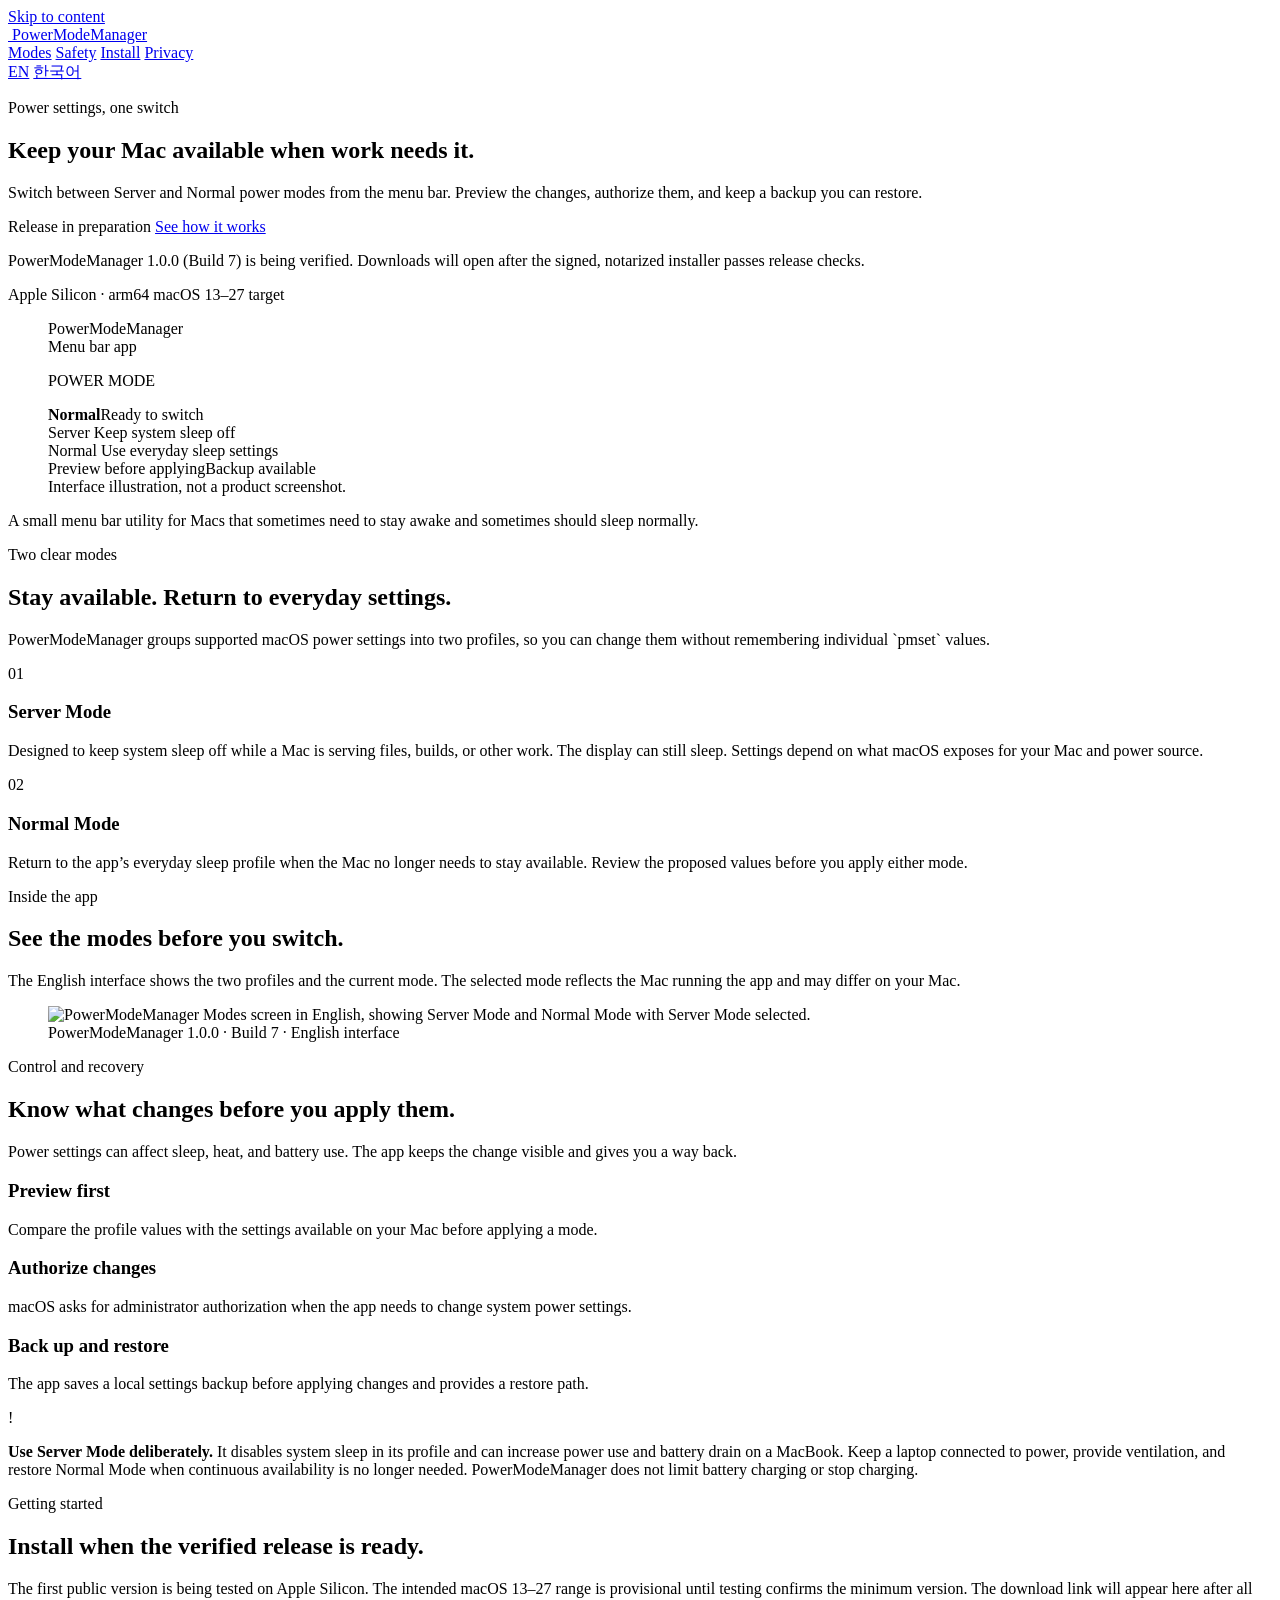
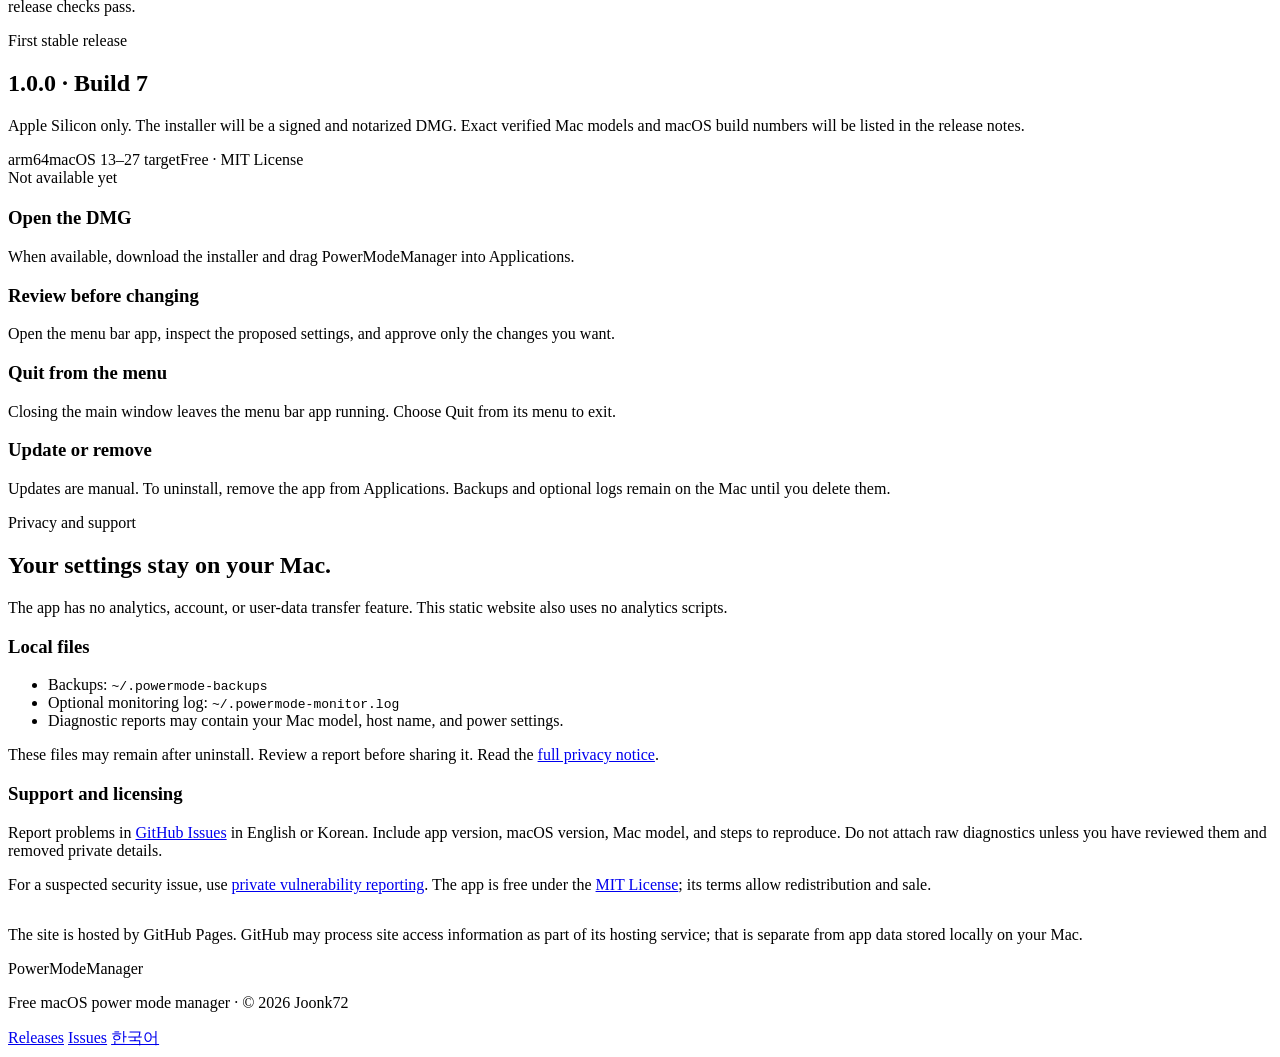
==== site/en/index.html @ 8a118b2b "docs(site): clarify provisional OS range" ====
<!doctype html>
<html lang="en">
  <head>
    <meta charset="utf-8">
    <meta name="viewport" content="width=device-width, initial-scale=1">
    <meta name="color-scheme" content="light">
    <meta name="theme-color" content="#111820">
    <title>PowerModeManager — Power settings, one switch</title>
    <meta name="description" content="Keep your Mac available when work needs it. Switch between Server and Normal power modes, preview changes, and restore from a backup.">
    <link rel="icon" href="/favicon.png" type="image/png">
    <link rel="stylesheet" href="/assets/site.css">
    <link rel="alternate" hreflang="en" href="https://powermodeapp.github.io/en/">
    <link rel="alternate" hreflang="ko" href="https://powermodeapp.github.io/ko/">
    <link rel="alternate" hreflang="x-default" href="https://powermodeapp.github.io/">
  </head>
  <body>
    <a class="skip-link" href="#main">Skip to content</a>
    <header class="site-header">
      <div class="wrap header-inner">
        <a class="brand" href="/en/" aria-label="PowerModeManager home">
          <img src="/assets/app-icon.png" alt="">
          <span>PowerModeManager</span>
        </a>
        <div class="header-right">
          <nav class="nav" aria-label="Main navigation">
            <a href="#modes">Modes</a>
            <a href="#safety">Safety</a>
            <a href="#install">Install</a>
            <a href="#privacy">Privacy</a>
          </nav>
          <nav class="language" aria-label="Language">
            <a href="/en/" aria-current="page" lang="en">EN</a>
            <a href="/ko/" lang="ko">한국어</a>
          </nav>
        </div>
      </div>
    </header>

    <main id="main">
      <section class="hero">
        <div class="wrap hero-inner">
          <div>
            <p class="eyebrow">Power settings, one switch</p>
            <h1>Keep your Mac available when work needs it.</h1>
            <p class="hero-copy">Switch between Server and Normal power modes from the menu bar. Preview the changes, authorize them, and keep a backup you can restore.</p>
            <div class="hero-actions">
              <span class="button button-disabled" aria-disabled="true">Release in preparation</span>
              <a class="button button-secondary" href="#modes">See how it works</a>
            </div>
            <p class="status-note">PowerModeManager 1.0.0 (Build 7) is being verified. Downloads will open after the signed, notarized installer passes release checks.</p>
            <div class="status-line" aria-label="Planned release support">
              <span class="status-pill"><span class="status-dot" aria-hidden="true"></span>Apple Silicon · arm64</span>
              <span class="status-pill">macOS 13–27 target</span>
            </div>
          </div>
          <figure class="preview" aria-label="Illustration of the two PowerModeManager modes">
            <div class="preview-top">
              <div class="preview-brand"><img src="/assets/app-icon.png" alt=""><span>PowerModeManager</span></div>
              <span class="preview-state">Menu bar app</span>
            </div>
            <div class="preview-panel">
              <p class="preview-heading">POWER MODE</p>
              <div class="preview-current"><strong>Normal</strong><span class="preview-check">Ready to switch</span></div>
              <div class="mode-row">
                <div class="mode-card">
                  <span class="mode-name">Server</span>
                  <span class="mode-detail">Keep system sleep off</span>
                </div>
                <div class="mode-card selected">
                  <span class="mode-name">Normal</span>
                  <span class="mode-detail">Use everyday sleep settings</span>
                </div>
              </div>
              <div class="preview-foot"><span>Preview before applying</span><span>Backup available</span></div>
            </div>
            <figcaption class="preview-caption">Interface illustration, not a product screenshot.</figcaption>
          </figure>
        </div>
      </section>

      <div class="intro-strip">
        <div class="wrap"><p>A small menu bar utility for Macs that sometimes need to stay awake and sometimes should sleep normally.</p></div>
      </div>

      <section class="section" id="modes">
        <div class="wrap">
          <div class="section-heading">
            <p class="eyebrow">Two clear modes</p>
            <h2>Stay available. Return to everyday settings.</h2>
            <p class="section-lead">PowerModeManager groups supported macOS power settings into two profiles, so you can change them without remembering individual `pmset` values.</p>
          </div>
          <div class="mode-grid">
            <article class="mode-feature">
              <span class="number" aria-hidden="true">01</span>
              <h3>Server Mode</h3>
              <p>Designed to keep system sleep off while a Mac is serving files, builds, or other work. The display can still sleep. Settings depend on what macOS exposes for your Mac and power source.</p>
            </article>
            <article class="mode-feature">
              <span class="number" aria-hidden="true">02</span>
              <h3>Normal Mode</h3>
              <p>Return to the app’s everyday sleep profile when the Mac no longer needs to stay available. Review the proposed values before you apply either mode.</p>
            </article>
          </div>
        </div>
      </section>

      <section class="section" id="app-preview">
        <div class="wrap">
          <div class="section-heading">
            <p class="eyebrow">Inside the app</p>
            <h2>See the modes before you switch.</h2>
            <p class="section-lead">The English interface shows the two profiles and the current mode. The selected mode reflects the Mac running the app and may differ on your Mac.</p>
          </div>
          <figure class="app-screenshot">
            <img src="/assets/app-screen-en.png" alt="PowerModeManager Modes screen in English, showing Server Mode and Normal Mode with Server Mode selected.">
            <figcaption>PowerModeManager 1.0.0 · Build 7 · English interface</figcaption>
          </figure>
        </div>
      </section>

      <section class="section" id="safety">
        <div class="wrap">
          <div class="section-heading">
            <p class="eyebrow">Control and recovery</p>
            <h2>Know what changes before you apply them.</h2>
            <p class="section-lead">Power settings can affect sleep, heat, and battery use. The app keeps the change visible and gives you a way back.</p>
          </div>
          <div class="detail-grid">
            <article class="detail"><h3>Preview first</h3><p>Compare the profile values with the settings available on your Mac before applying a mode.</p></article>
            <article class="detail"><h3>Authorize changes</h3><p>macOS asks for administrator authorization when the app needs to change system power settings.</p></article>
            <article class="detail"><h3>Back up and restore</h3><p>The app saves a local settings backup before applying changes and provides a restore path.</p></article>
          </div>
          <aside class="warning" aria-label="Important battery and sleep information">
            <span class="warning-mark" aria-hidden="true">!</span>
            <p><strong>Use Server Mode deliberately.</strong> It disables system sleep in its profile and can increase power use and battery drain on a MacBook. Keep a laptop connected to power, provide ventilation, and restore Normal Mode when continuous availability is no longer needed. PowerModeManager does not limit battery charging or stop charging.</p>
          </aside>
        </div>
      </section>

      <section class="section" id="install">
        <div class="wrap">
          <div class="section-heading">
            <p class="eyebrow">Getting started</p>
            <h2>Install when the verified release is ready.</h2>
            <p class="section-lead">The first public version is being tested on Apple Silicon. The intended macOS 13–27 range is provisional until testing confirms the minimum version. The download link will appear here after all release checks pass.</p>
          </div>
          <div class="release-card">
            <div>
              <p class="eyebrow">First stable release</p>
              <h2>1.0.0 · Build 7</h2>
              <p>Apple Silicon only. The installer will be a signed and notarized DMG. Exact verified Mac models and macOS build numbers will be listed in the release notes.</p>
              <div class="release-meta"><span>arm64</span><span>macOS 13–27 target</span><span>Free · MIT License</span></div>
            </div>
            <span class="button button-disabled" aria-disabled="true">Not available yet</span>
          </div>
          <div class="steps" style="margin-top: 1.25rem">
            <article class="step"><h3>Open the DMG</h3><p>When available, download the installer and drag PowerModeManager into Applications.</p></article>
            <article class="step"><h3>Review before changing</h3><p>Open the menu bar app, inspect the proposed settings, and approve only the changes you want.</p></article>
            <article class="step"><h3>Quit from the menu</h3><p>Closing the main window leaves the menu bar app running. Choose Quit from its menu to exit.</p></article>
            <article class="step"><h3>Update or remove</h3><p>Updates are manual. To uninstall, remove the app from Applications. Backups and optional logs remain on the Mac until you delete them.</p></article>
          </div>
        </div>
      </section>

      <section class="section" id="privacy">
        <div class="wrap">
          <div class="section-heading">
            <p class="eyebrow">Privacy and support</p>
            <h2>Your settings stay on your Mac.</h2>
            <p class="section-lead">The app has no analytics, account, or user-data transfer feature. This static website also uses no analytics scripts.</p>
          </div>
          <div class="info-columns">
            <article class="info-block">
              <h3>Local files</h3>
              <ul>
                <li>Backups: <code>~/.powermode-backups</code></li>
                <li>Optional monitoring log: <code>~/.powermode-monitor.log</code></li>
                <li>Diagnostic reports may contain your Mac model, host name, and power settings.</li>
              </ul>
              <p style="margin-top: .7rem">These files may remain after uninstall. Review a report before sharing it. Read the <a href="https://github.com/powermodeapp/PowerModeManager-Releases/blob/main/PRIVACY.md">full privacy notice</a>.</p>
            </article>
            <article class="info-block">
              <h3>Support and licensing</h3>
              <p>Report problems in <a href="https://github.com/powermodeapp/PowerModeManager-Releases/issues">GitHub Issues</a> in English or Korean. Include app version, macOS version, Mac model, and steps to reproduce. Do not attach raw diagnostics unless you have reviewed them and removed private details.</p>
              <p style="margin-top: .7rem">For a suspected security issue, use <a href="https://github.com/powermodeapp/PowerModeManager-Releases/security/advisories/new">private vulnerability reporting</a>. The app is free under the <a href="https://github.com/powermodeapp/PowerModeManager-Releases/blob/main/LICENSE">MIT License</a>; its terms allow redistribution and sale.</p>
            </article>
          </div>
          <p class="section-lead" style="margin-top: 2rem">The site is hosted by GitHub Pages. GitHub may process site access information as part of its hosting service; that is separate from app data stored locally on your Mac.</p>
        </div>
      </section>
    </main>

    <footer class="footer">
      <div class="wrap footer-inner">
        <div>
          <div class="footer-brand"><img src="/assets/app-icon.png" alt=""><span>PowerModeManager</span></div>
          <p>Free macOS power mode manager · © 2026 Joonk72</p>
        </div>
        <nav class="footer-links" aria-label="Footer links">
          <a href="https://github.com/powermodeapp/PowerModeManager-Releases">Releases</a>
          <a href="https://github.com/powermodeapp/PowerModeManager-Releases/issues">Issues</a>
          <a href="/ko/" lang="ko">한국어</a>
        </nav>
      </div>
    </footer>
  </body>
</html>
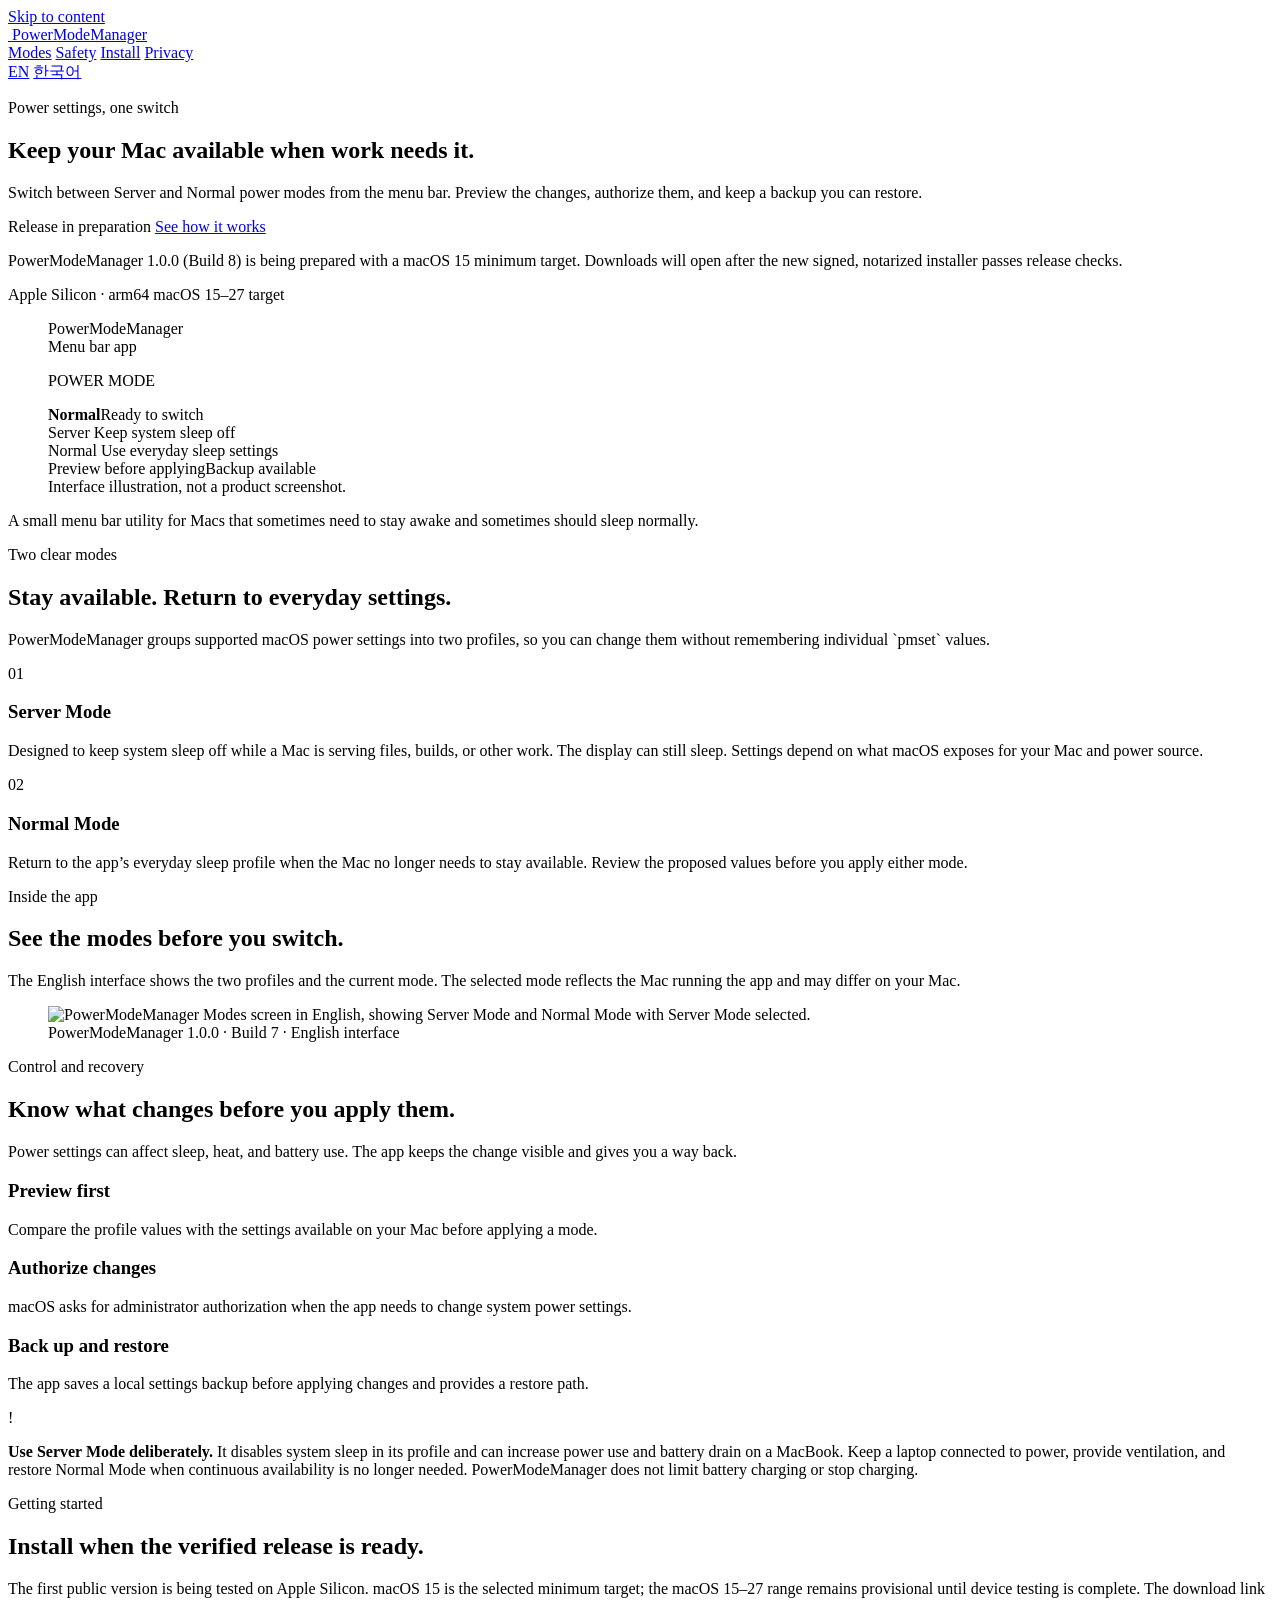
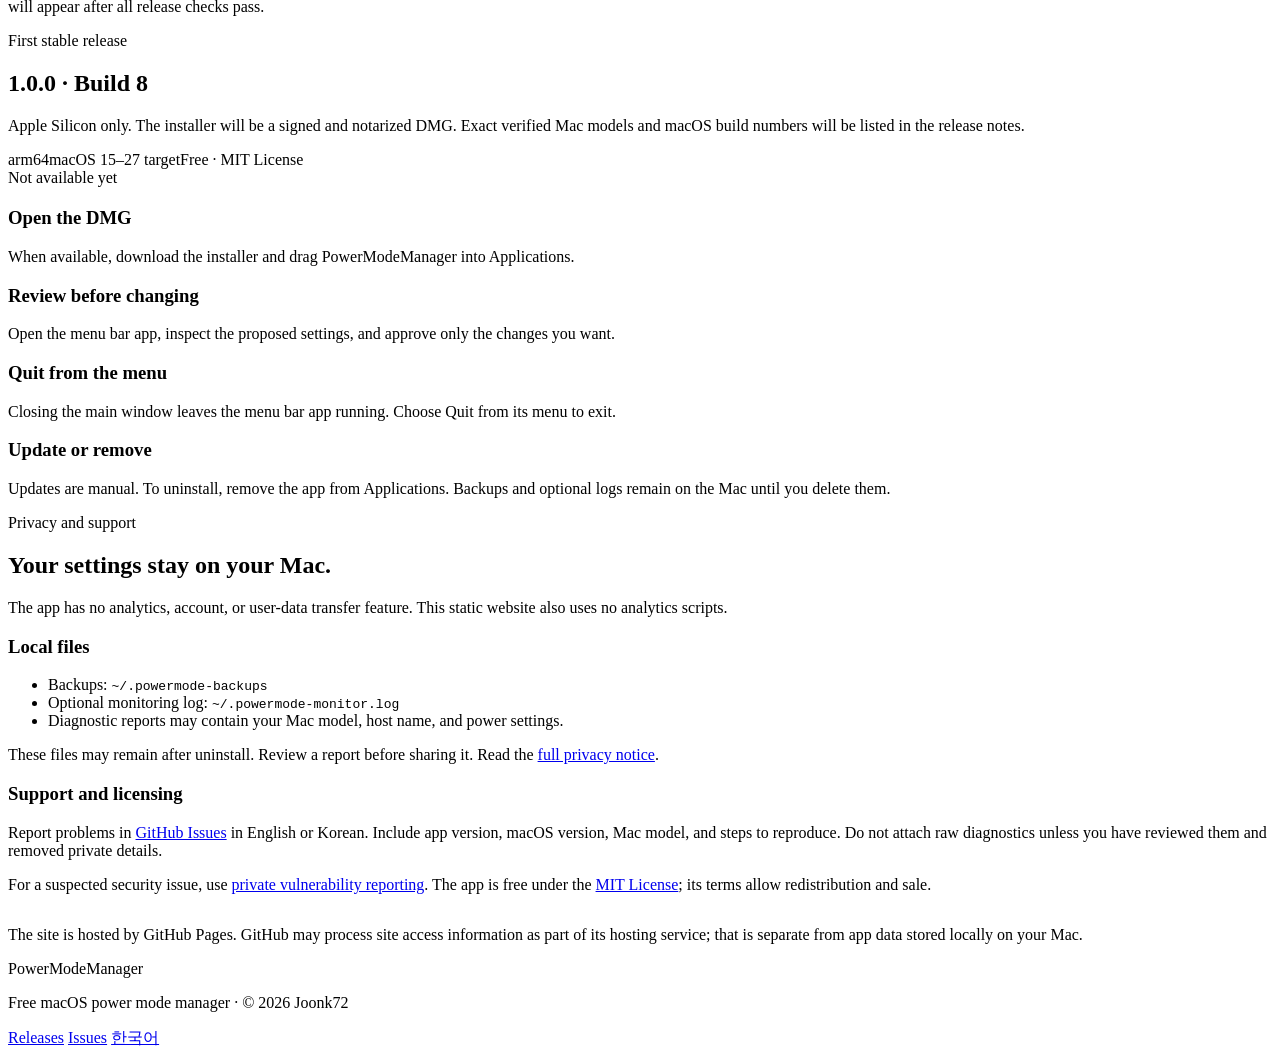
==== commit 6f868abd: "docs(site): set macOS 15 release target" ====
--- a/site/en/index.html
+++ b/site/en/index.html
@@ -47,10 +47,10 @@
               <span class="button button-disabled" aria-disabled="true">Release in preparation</span>
               <a class="button button-secondary" href="#modes">See how it works</a>
             </div>
-            <p class="status-note">PowerModeManager 1.0.0 (Build 7) is being verified. Downloads will open after the signed, notarized installer passes release checks.</p>
+            <p class="status-note">PowerModeManager 1.0.0 (Build 8) is being prepared with a macOS 15 minimum target. Downloads will open after the new signed, notarized installer passes release checks.</p>
             <div class="status-line" aria-label="Planned release support">
               <span class="status-pill"><span class="status-dot" aria-hidden="true"></span>Apple Silicon · arm64</span>
-              <span class="status-pill">macOS 13–27 target</span>
+              <span class="status-pill">macOS 15–27 target</span>
             </div>
           </div>
           <figure class="preview" aria-label="Illustration of the two PowerModeManager modes">
@@ -142,14 +142,14 @@
           <div class="section-heading">
             <p class="eyebrow">Getting started</p>
             <h2>Install when the verified release is ready.</h2>
-            <p class="section-lead">The first public version is being tested on Apple Silicon. The intended macOS 13–27 range is provisional until testing confirms the minimum version. The download link will appear here after all release checks pass.</p>
+            <p class="section-lead">The first public version is being tested on Apple Silicon. macOS 15 is the selected minimum target; the macOS 15–27 range remains provisional until device testing is complete. The download link will appear after all release checks pass.</p>
           </div>
           <div class="release-card">
             <div>
               <p class="eyebrow">First stable release</p>
-              <h2>1.0.0 · Build 7</h2>
+              <h2>1.0.0 · Build 8</h2>
               <p>Apple Silicon only. The installer will be a signed and notarized DMG. Exact verified Mac models and macOS build numbers will be listed in the release notes.</p>
-              <div class="release-meta"><span>arm64</span><span>macOS 13–27 target</span><span>Free · MIT License</span></div>
+              <div class="release-meta"><span>arm64</span><span>macOS 15–27 target</span><span>Free · MIT License</span></div>
             </div>
             <span class="button button-disabled" aria-disabled="true">Not available yet</span>
           </div>
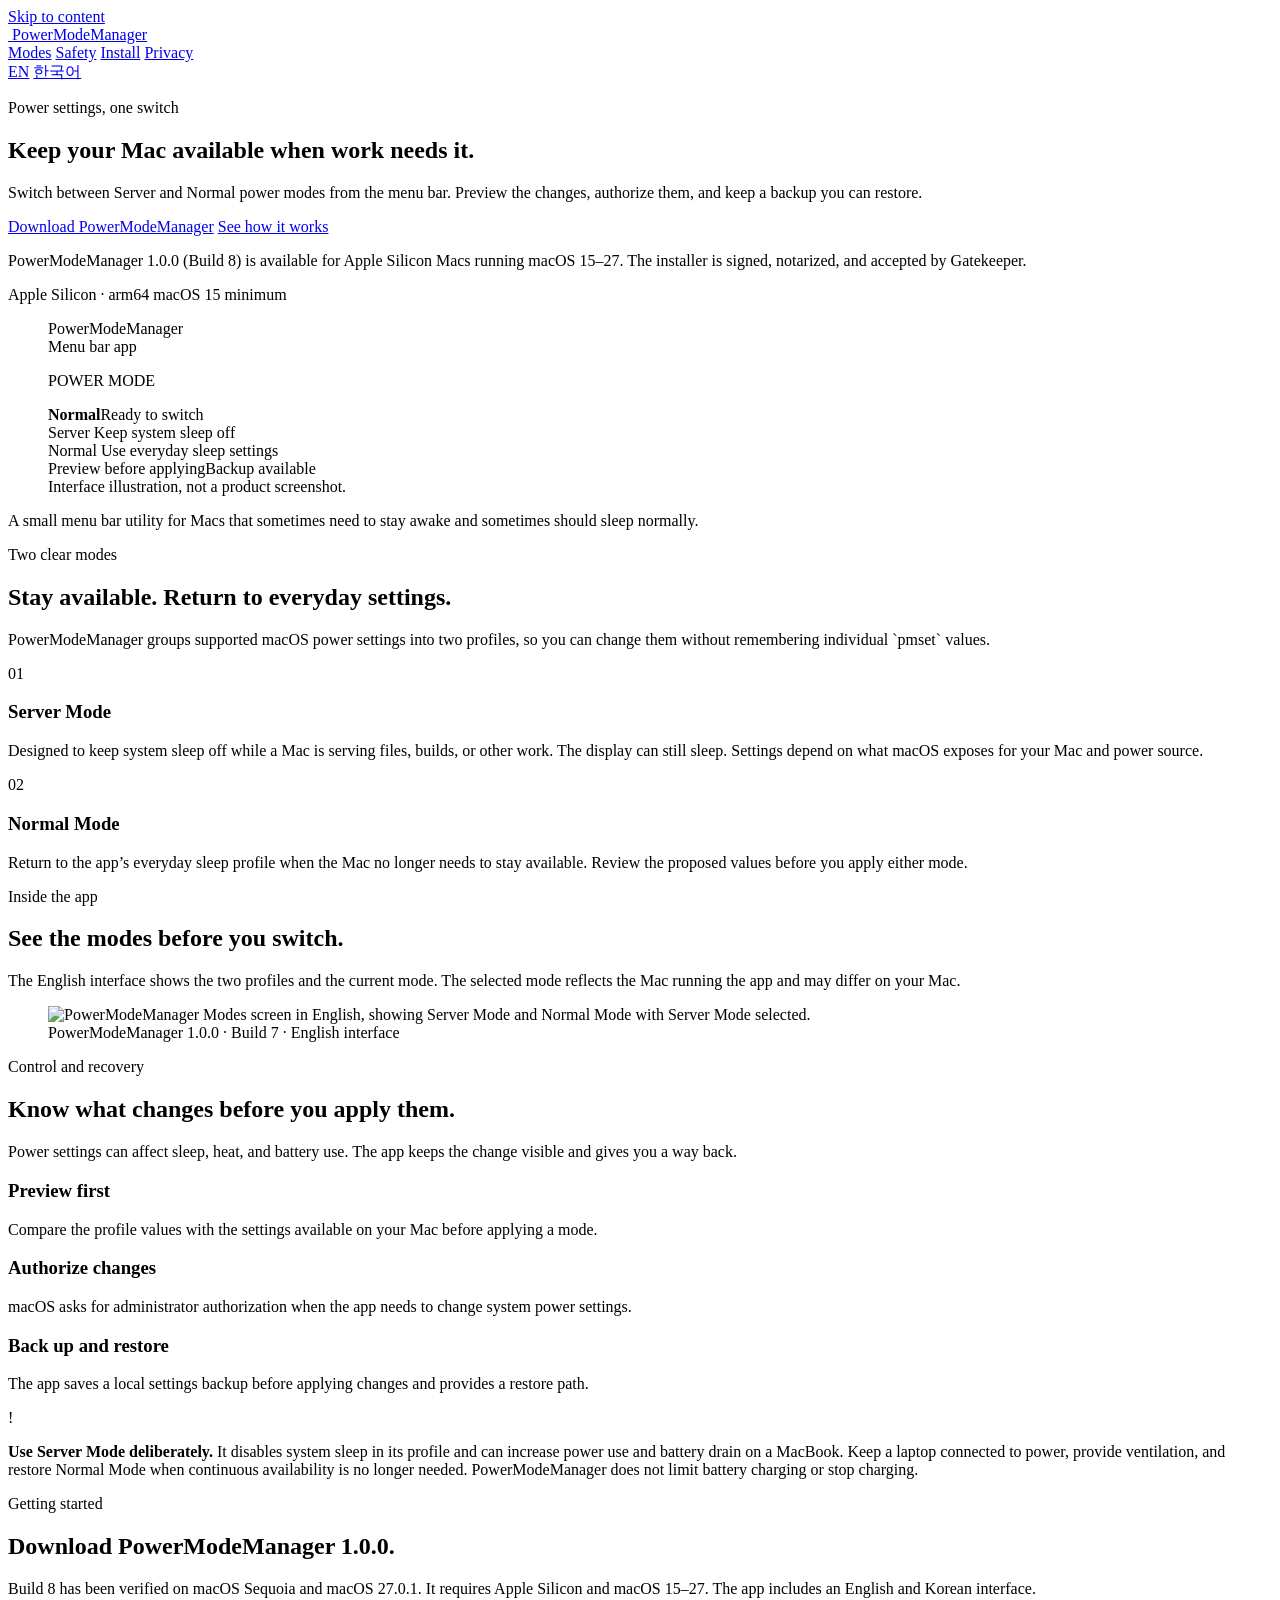
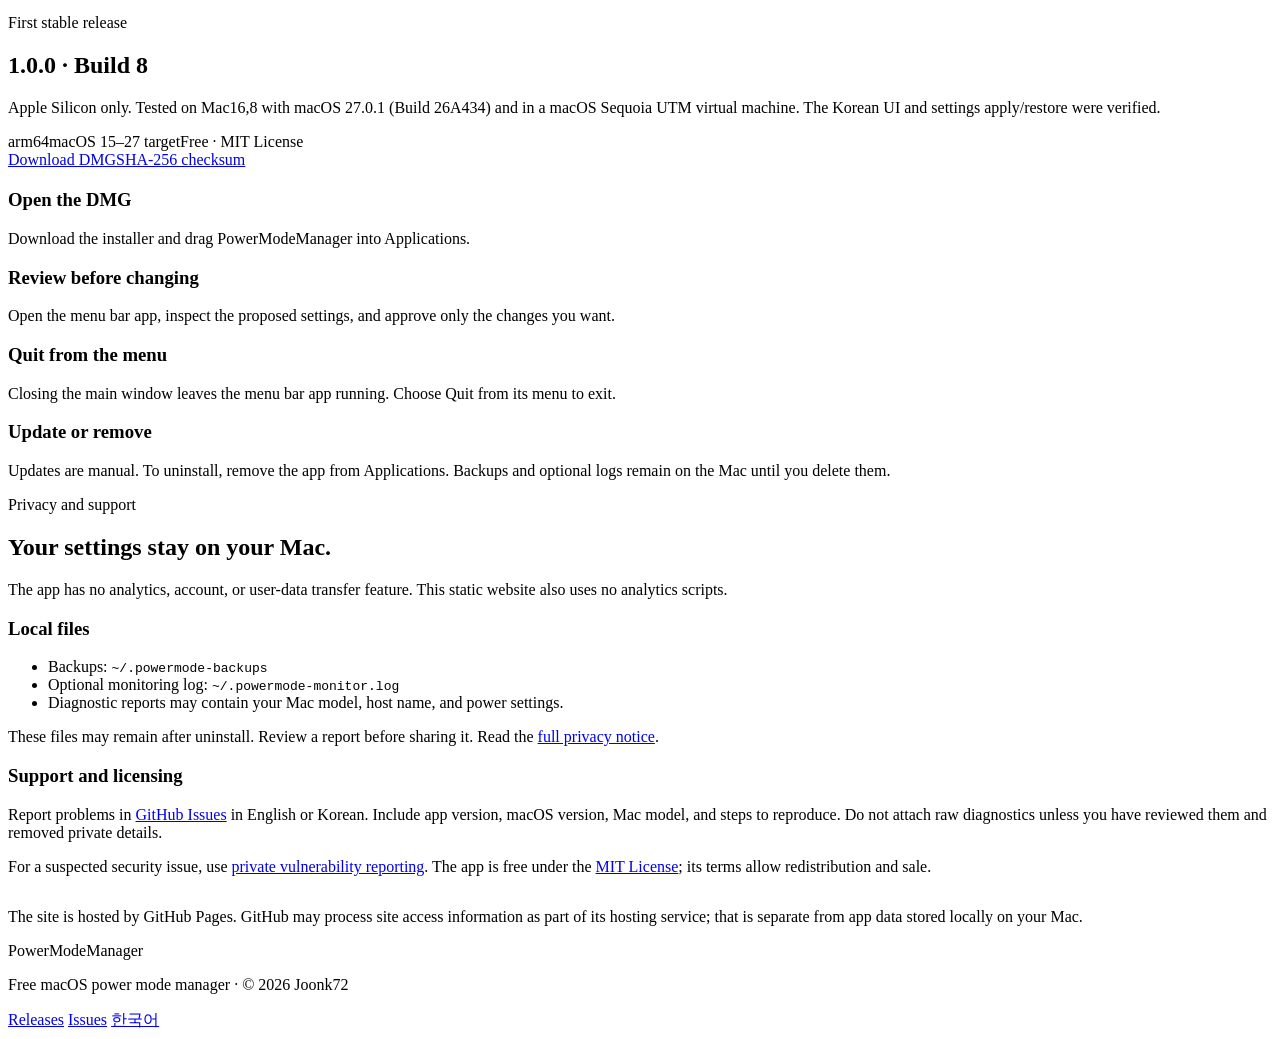
==== commit bbb5bb4e: "feat(site): enable PowerModeManager downloads" ====
--- a/site/en/index.html
+++ b/site/en/index.html
@@ -44,13 +44,13 @@
             <h1>Keep your Mac available when work needs it.</h1>
             <p class="hero-copy">Switch between Server and Normal power modes from the menu bar. Preview the changes, authorize them, and keep a backup you can restore.</p>
             <div class="hero-actions">
-              <span class="button button-disabled" aria-disabled="true">Release in preparation</span>
+              <a class="button button-primary" href="https://github.com/powermodeapp/PowerModeManager-Releases/releases/latest/download/PowerModeManager.dmg">Download PowerModeManager</a>
               <a class="button button-secondary" href="#modes">See how it works</a>
             </div>
-            <p class="status-note">PowerModeManager 1.0.0 (Build 8) is being prepared with a macOS 15 minimum target. Downloads will open after the new signed, notarized installer passes release checks.</p>
-            <div class="status-line" aria-label="Planned release support">
+            <p class="status-note">PowerModeManager 1.0.0 (Build 8) is available for Apple Silicon Macs running macOS 15–27. The installer is signed, notarized, and accepted by Gatekeeper.</p>
+            <div class="status-line" aria-label="Release support">
               <span class="status-pill"><span class="status-dot" aria-hidden="true"></span>Apple Silicon · arm64</span>
-              <span class="status-pill">macOS 15–27 target</span>
+              <span class="status-pill">macOS 15 minimum</span>
             </div>
           </div>
           <figure class="preview" aria-label="Illustration of the two PowerModeManager modes">
@@ -141,20 +141,20 @@
         <div class="wrap">
           <div class="section-heading">
             <p class="eyebrow">Getting started</p>
-            <h2>Install when the verified release is ready.</h2>
-            <p class="section-lead">The first public version is being tested on Apple Silicon. macOS 15 is the selected minimum target; the macOS 15–27 range remains provisional until device testing is complete. The download link will appear after all release checks pass.</p>
+            <h2>Download PowerModeManager 1.0.0.</h2>
+            <p class="section-lead">Build 8 has been verified on macOS Sequoia and macOS 27.0.1. It requires Apple Silicon and macOS 15–27. The app includes an English and Korean interface.</p>
           </div>
           <div class="release-card">
             <div>
               <p class="eyebrow">First stable release</p>
               <h2>1.0.0 · Build 8</h2>
-              <p>Apple Silicon only. The installer will be a signed and notarized DMG. Exact verified Mac models and macOS build numbers will be listed in the release notes.</p>
+              <p>Apple Silicon only. Tested on Mac16,8 with macOS 27.0.1 (Build 26A434) and in a macOS Sequoia UTM virtual machine. The Korean UI and settings apply/restore were verified.</p>
               <div class="release-meta"><span>arm64</span><span>macOS 15–27 target</span><span>Free · MIT License</span></div>
             </div>
-            <span class="button button-disabled" aria-disabled="true">Not available yet</span>
+            <div class="release-actions"><a class="button button-primary" href="https://github.com/powermodeapp/PowerModeManager-Releases/releases/latest/download/PowerModeManager.dmg">Download DMG</a><a class="checksum-link" href="https://github.com/powermodeapp/PowerModeManager-Releases/releases/latest/download/PowerModeManager.dmg.sha256">SHA-256 checksum</a></div>
           </div>
           <div class="steps" style="margin-top: 1.25rem">
-            <article class="step"><h3>Open the DMG</h3><p>When available, download the installer and drag PowerModeManager into Applications.</p></article>
+            <article class="step"><h3>Open the DMG</h3><p>Download the installer and drag PowerModeManager into Applications.</p></article>
             <article class="step"><h3>Review before changing</h3><p>Open the menu bar app, inspect the proposed settings, and approve only the changes you want.</p></article>
             <article class="step"><h3>Quit from the menu</h3><p>Closing the main window leaves the menu bar app running. Choose Quit from its menu to exit.</p></article>
             <article class="step"><h3>Update or remove</h3><p>Updates are manual. To uninstall, remove the app from Applications. Backups and optional logs remain on the Mac until you delete them.</p></article>
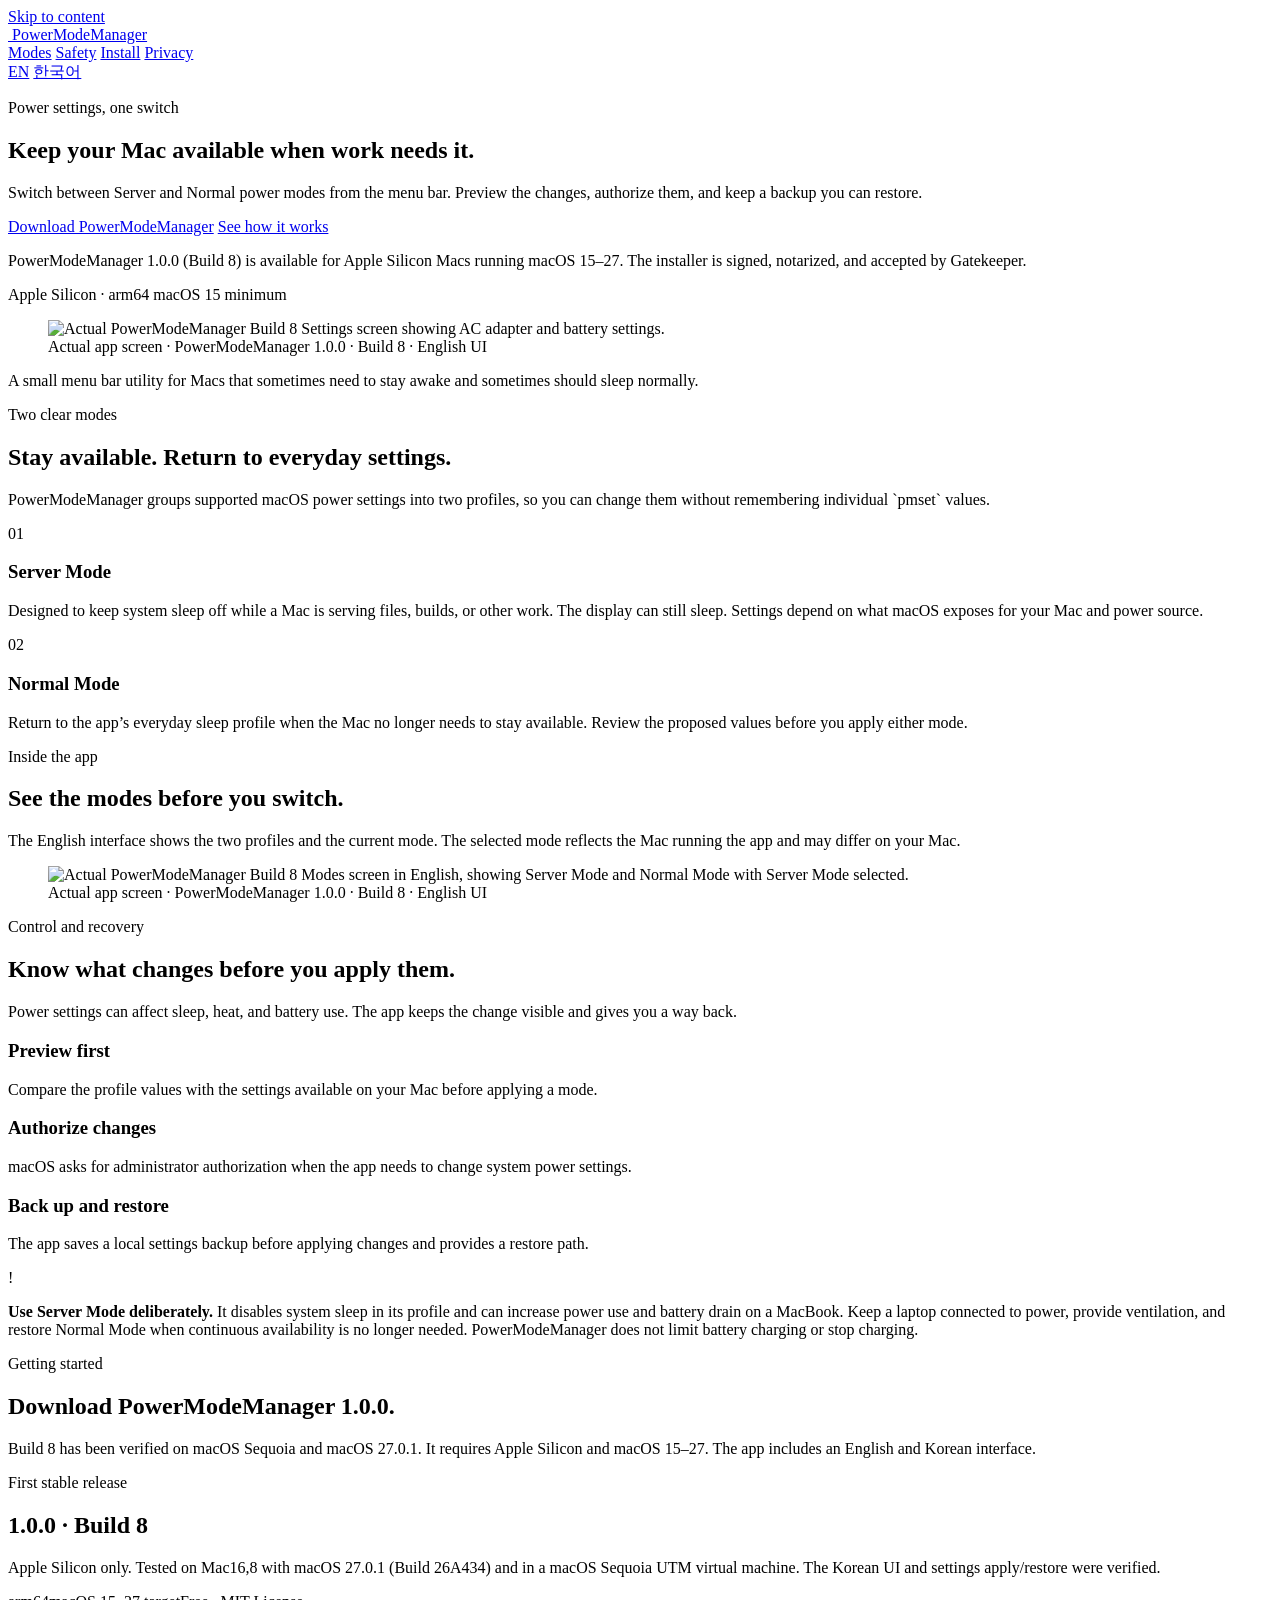
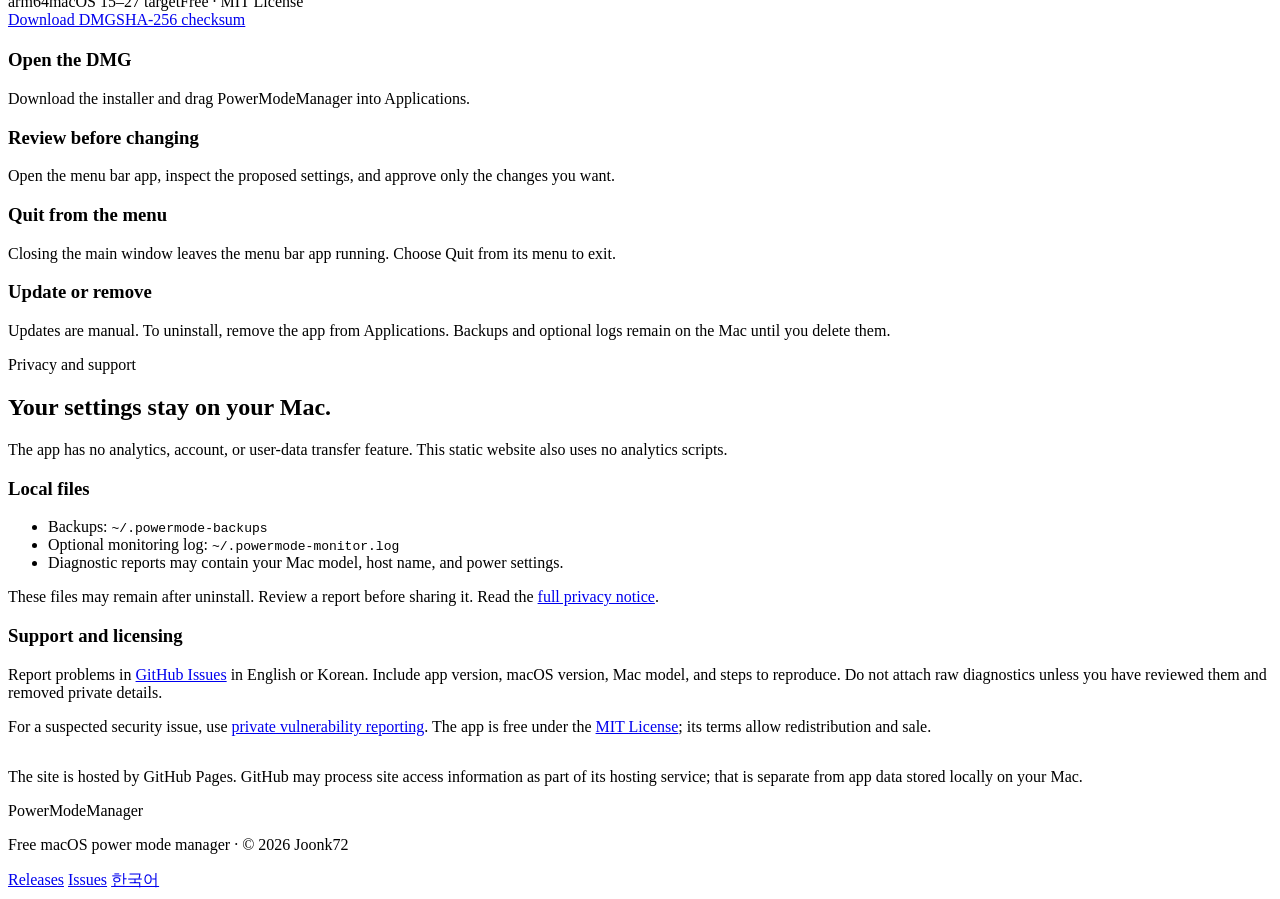
==== commit c5275c29: "docs(site): replace concept art with screenshots" ====
--- a/site/en/index.html
+++ b/site/en/index.html
@@ -53,27 +53,9 @@
               <span class="status-pill">macOS 15 minimum</span>
             </div>
           </div>
-          <figure class="preview" aria-label="Illustration of the two PowerModeManager modes">
-            <div class="preview-top">
-              <div class="preview-brand"><img src="/assets/app-icon.png" alt=""><span>PowerModeManager</span></div>
-              <span class="preview-state">Menu bar app</span>
-            </div>
-            <div class="preview-panel">
-              <p class="preview-heading">POWER MODE</p>
-              <div class="preview-current"><strong>Normal</strong><span class="preview-check">Ready to switch</span></div>
-              <div class="mode-row">
-                <div class="mode-card">
-                  <span class="mode-name">Server</span>
-                  <span class="mode-detail">Keep system sleep off</span>
-                </div>
-                <div class="mode-card selected">
-                  <span class="mode-name">Normal</span>
-                  <span class="mode-detail">Use everyday sleep settings</span>
-                </div>
-              </div>
-              <div class="preview-foot"><span>Preview before applying</span><span>Backup available</span></div>
-            </div>
-            <figcaption class="preview-caption">Interface illustration, not a product screenshot.</figcaption>
+          <figure class="preview preview-real" aria-label="PowerModeManager Settings screen captured from Build 8">
+            <img src="/assets/app-settings-en.png" alt="Actual PowerModeManager Build 8 Settings screen showing AC adapter and battery settings.">
+            <figcaption class="preview-caption">Actual app screen · PowerModeManager 1.0.0 · Build 8 · English UI</figcaption>
           </figure>
         </div>
       </section>
@@ -112,8 +94,8 @@
             <p class="section-lead">The English interface shows the two profiles and the current mode. The selected mode reflects the Mac running the app and may differ on your Mac.</p>
           </div>
           <figure class="app-screenshot">
-            <img src="/assets/app-screen-en.png" alt="PowerModeManager Modes screen in English, showing Server Mode and Normal Mode with Server Mode selected.">
-            <figcaption>PowerModeManager 1.0.0 · Build 7 · English interface</figcaption>
+            <img src="/assets/app-screen-en.png" alt="Actual PowerModeManager Build 8 Modes screen in English, showing Server Mode and Normal Mode with Server Mode selected.">
+            <figcaption>Actual app screen · PowerModeManager 1.0.0 · Build 8 · English UI</figcaption>
           </figure>
         </div>
       </section>
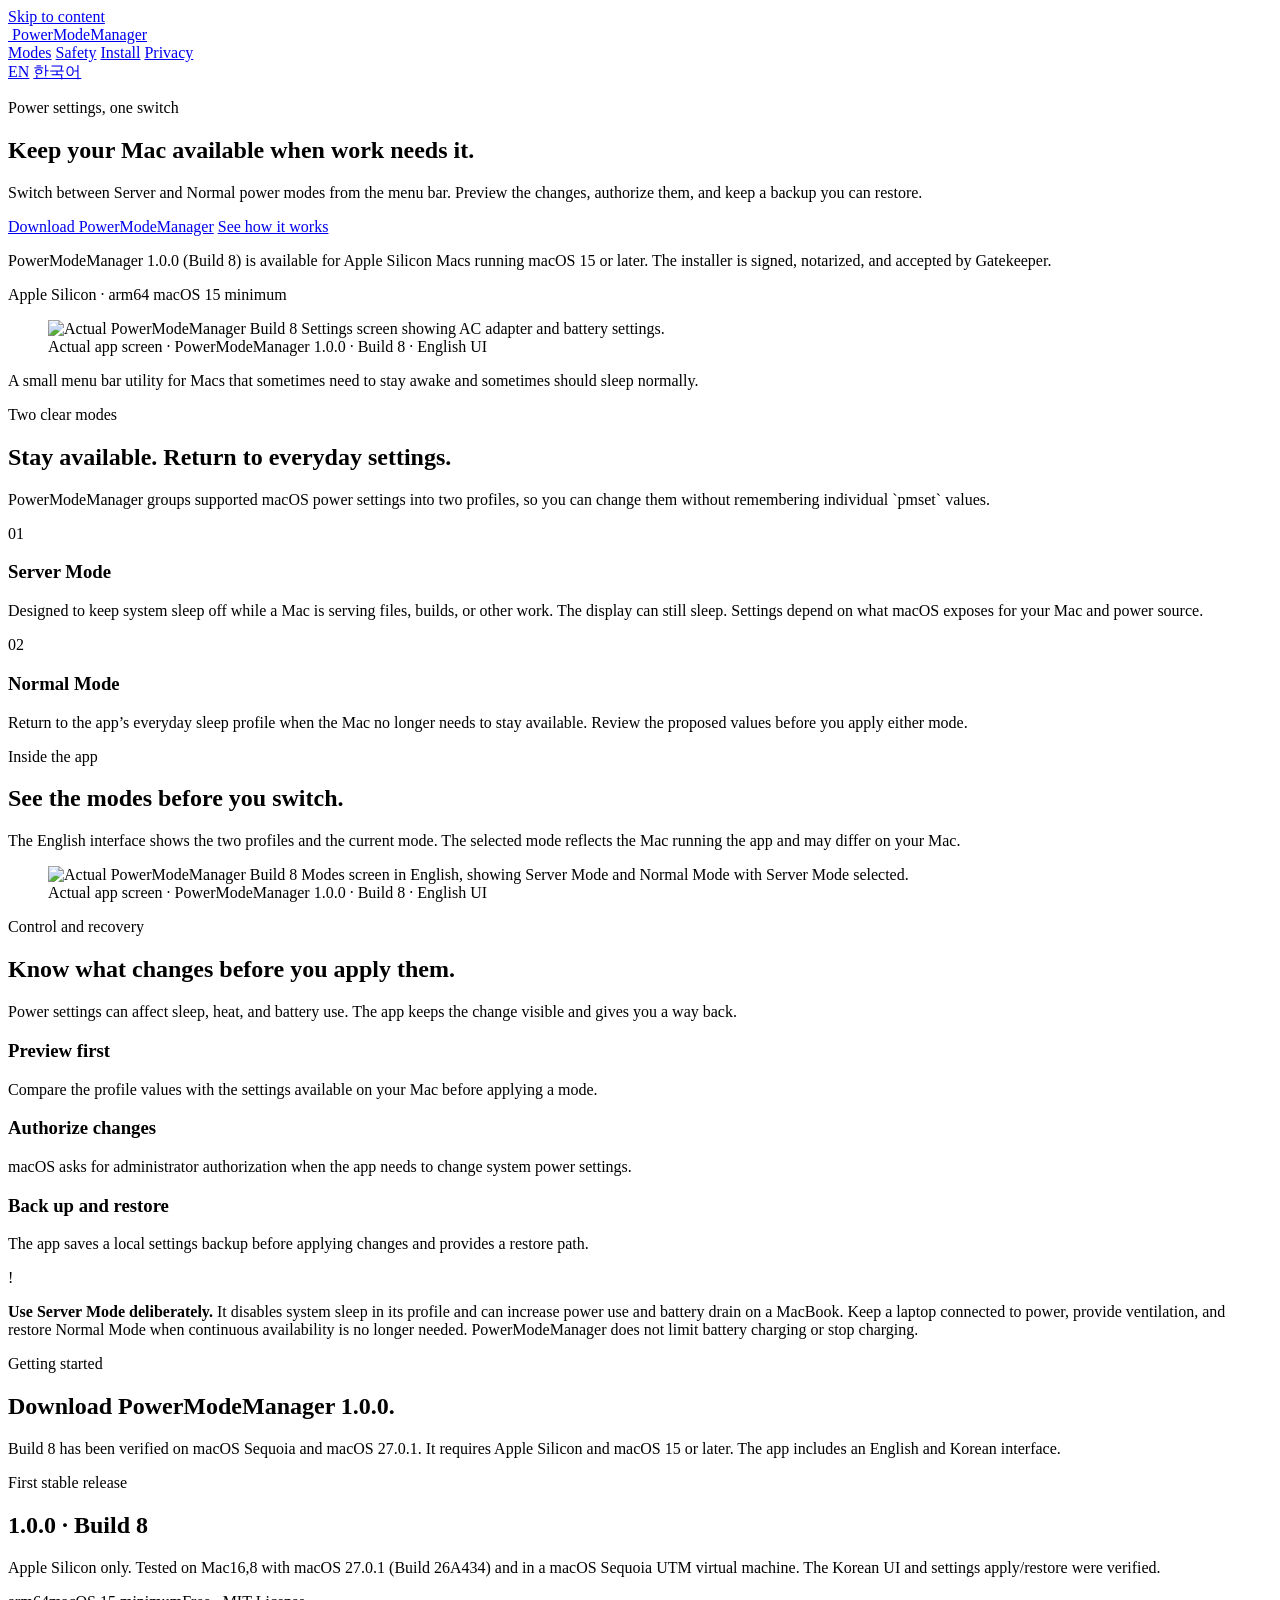
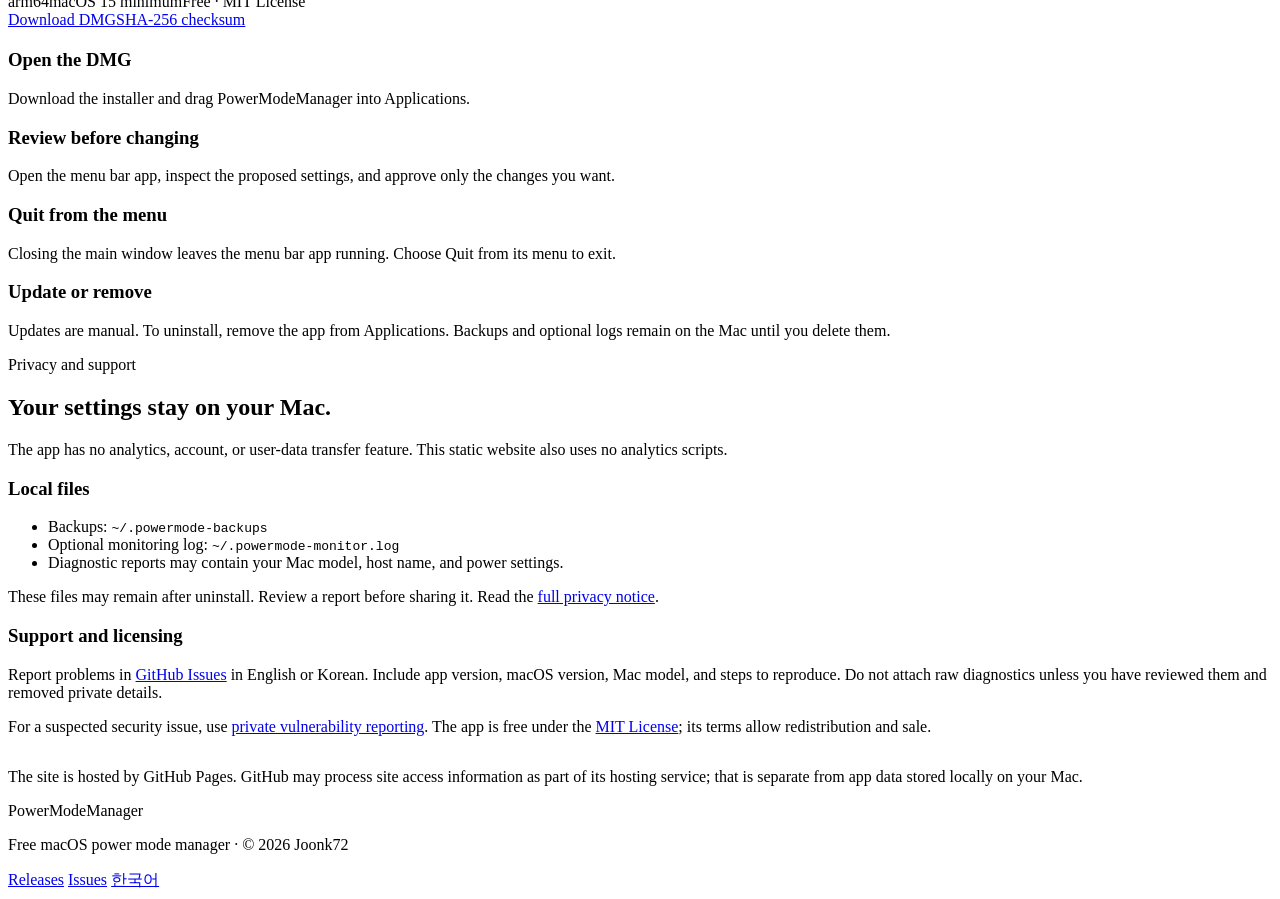
==== commit ec8bc486: "fix(site): improve responsive layout and contrast" ====
--- a/site/en/index.html
+++ b/site/en/index.html
@@ -47,7 +47,7 @@
               <a class="button button-primary" href="https://github.com/powermodeapp/PowerModeManager-Releases/releases/latest/download/PowerModeManager.dmg">Download PowerModeManager</a>
               <a class="button button-secondary" href="#modes">See how it works</a>
             </div>
-            <p class="status-note">PowerModeManager 1.0.0 (Build 8) is available for Apple Silicon Macs running macOS 15–27. The installer is signed, notarized, and accepted by Gatekeeper.</p>
+            <p class="status-note">PowerModeManager 1.0.0 (Build 8) is available for Apple Silicon Macs running macOS 15 or later. The installer is signed, notarized, and accepted by Gatekeeper.</p>
             <div class="status-line" aria-label="Release support">
               <span class="status-pill"><span class="status-dot" aria-hidden="true"></span>Apple Silicon · arm64</span>
               <span class="status-pill">macOS 15 minimum</span>
@@ -124,14 +124,14 @@
           <div class="section-heading">
             <p class="eyebrow">Getting started</p>
             <h2>Download PowerModeManager 1.0.0.</h2>
-            <p class="section-lead">Build 8 has been verified on macOS Sequoia and macOS 27.0.1. It requires Apple Silicon and macOS 15–27. The app includes an English and Korean interface.</p>
+            <p class="section-lead">Build 8 has been verified on macOS Sequoia and macOS 27.0.1. It requires Apple Silicon and macOS 15 or later. The app includes an English and Korean interface.</p>
           </div>
           <div class="release-card">
             <div>
               <p class="eyebrow">First stable release</p>
               <h2>1.0.0 · Build 8</h2>
               <p>Apple Silicon only. Tested on Mac16,8 with macOS 27.0.1 (Build 26A434) and in a macOS Sequoia UTM virtual machine. The Korean UI and settings apply/restore were verified.</p>
-              <div class="release-meta"><span>arm64</span><span>macOS 15–27 target</span><span>Free · MIT License</span></div>
+              <div class="release-meta"><span>arm64</span><span>macOS 15 minimum</span><span>Free · MIT License</span></div>
             </div>
             <div class="release-actions"><a class="button button-primary" href="https://github.com/powermodeapp/PowerModeManager-Releases/releases/latest/download/PowerModeManager.dmg">Download DMG</a><a class="checksum-link" href="https://github.com/powermodeapp/PowerModeManager-Releases/releases/latest/download/PowerModeManager.dmg.sha256">SHA-256 checksum</a></div>
           </div>
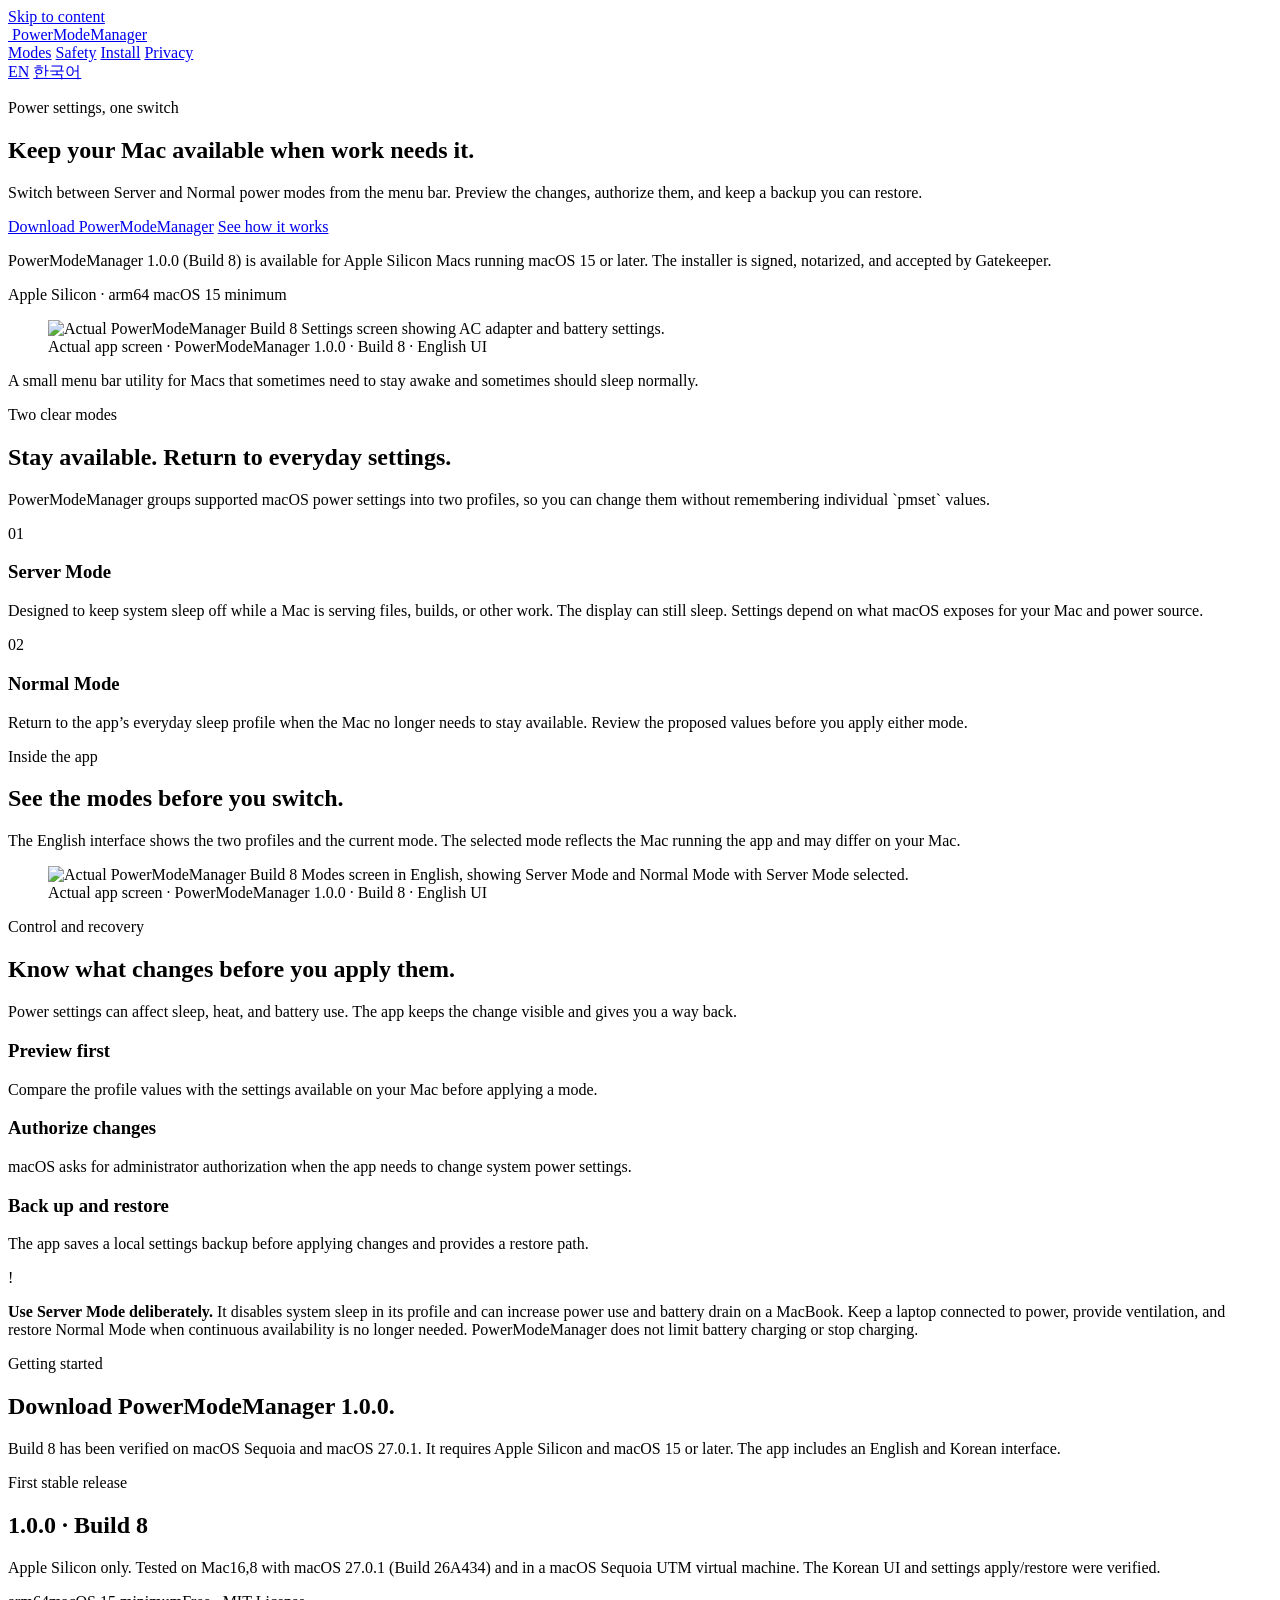
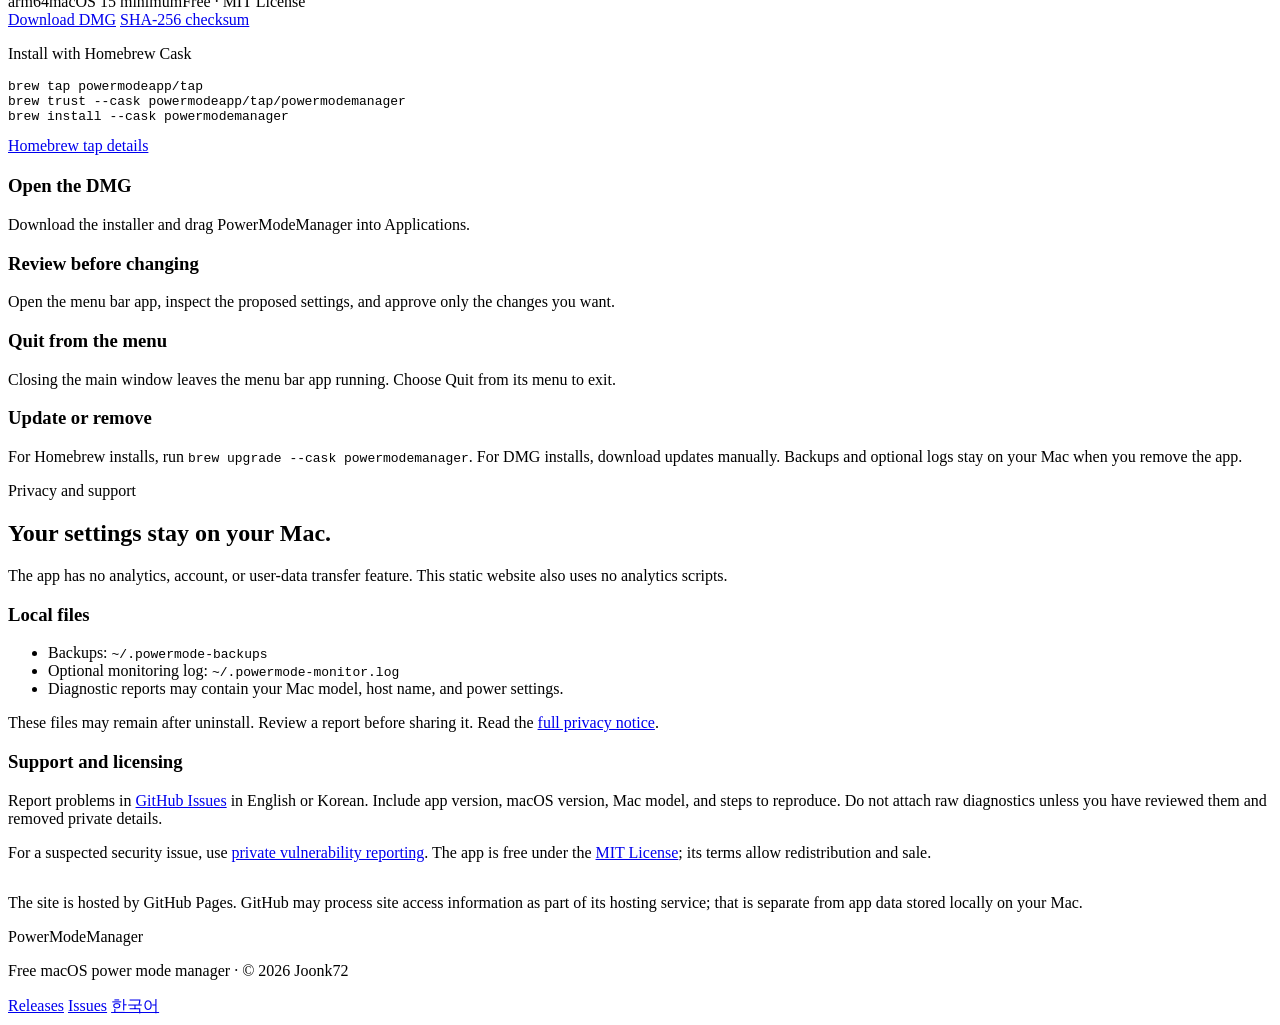
==== commit e7435b4a: "feat(site): add Homebrew install instructions" ====
--- a/site/en/index.html
+++ b/site/en/index.html
@@ -133,13 +133,23 @@
               <p>Apple Silicon only. Tested on Mac16,8 with macOS 27.0.1 (Build 26A434) and in a macOS Sequoia UTM virtual machine. The Korean UI and settings apply/restore were verified.</p>
               <div class="release-meta"><span>arm64</span><span>macOS 15 minimum</span><span>Free · MIT License</span></div>
             </div>
-            <div class="release-actions"><a class="button button-primary" href="https://github.com/powermodeapp/PowerModeManager-Releases/releases/latest/download/PowerModeManager.dmg">Download DMG</a><a class="checksum-link" href="https://github.com/powermodeapp/PowerModeManager-Releases/releases/latest/download/PowerModeManager.dmg.sha256">SHA-256 checksum</a></div>
+            <div class="release-actions">
+              <a class="button button-primary" href="https://github.com/powermodeapp/PowerModeManager-Releases/releases/latest/download/PowerModeManager.dmg">Download DMG</a>
+              <a class="checksum-link" href="https://github.com/powermodeapp/PowerModeManager-Releases/releases/latest/download/PowerModeManager.dmg.sha256">SHA-256 checksum</a>
+              <div class="brew-install">
+                <p>Install with Homebrew Cask</p>
+                <pre><code>brew tap powermodeapp/tap
+brew trust --cask powermodeapp/tap/powermodemanager
+brew install --cask powermodemanager</code></pre>
+                <a href="https://github.com/powermodeapp/homebrew-tap">Homebrew tap details</a>
+              </div>
+            </div>
           </div>
           <div class="steps" style="margin-top: 1.25rem">
             <article class="step"><h3>Open the DMG</h3><p>Download the installer and drag PowerModeManager into Applications.</p></article>
             <article class="step"><h3>Review before changing</h3><p>Open the menu bar app, inspect the proposed settings, and approve only the changes you want.</p></article>
             <article class="step"><h3>Quit from the menu</h3><p>Closing the main window leaves the menu bar app running. Choose Quit from its menu to exit.</p></article>
-            <article class="step"><h3>Update or remove</h3><p>Updates are manual. To uninstall, remove the app from Applications. Backups and optional logs remain on the Mac until you delete them.</p></article>
+            <article class="step"><h3>Update or remove</h3><p>For Homebrew installs, run <code>brew upgrade --cask powermodemanager</code>. For DMG installs, download updates manually. Backups and optional logs stay on your Mac when you remove the app.</p></article>
           </div>
         </div>
       </section>
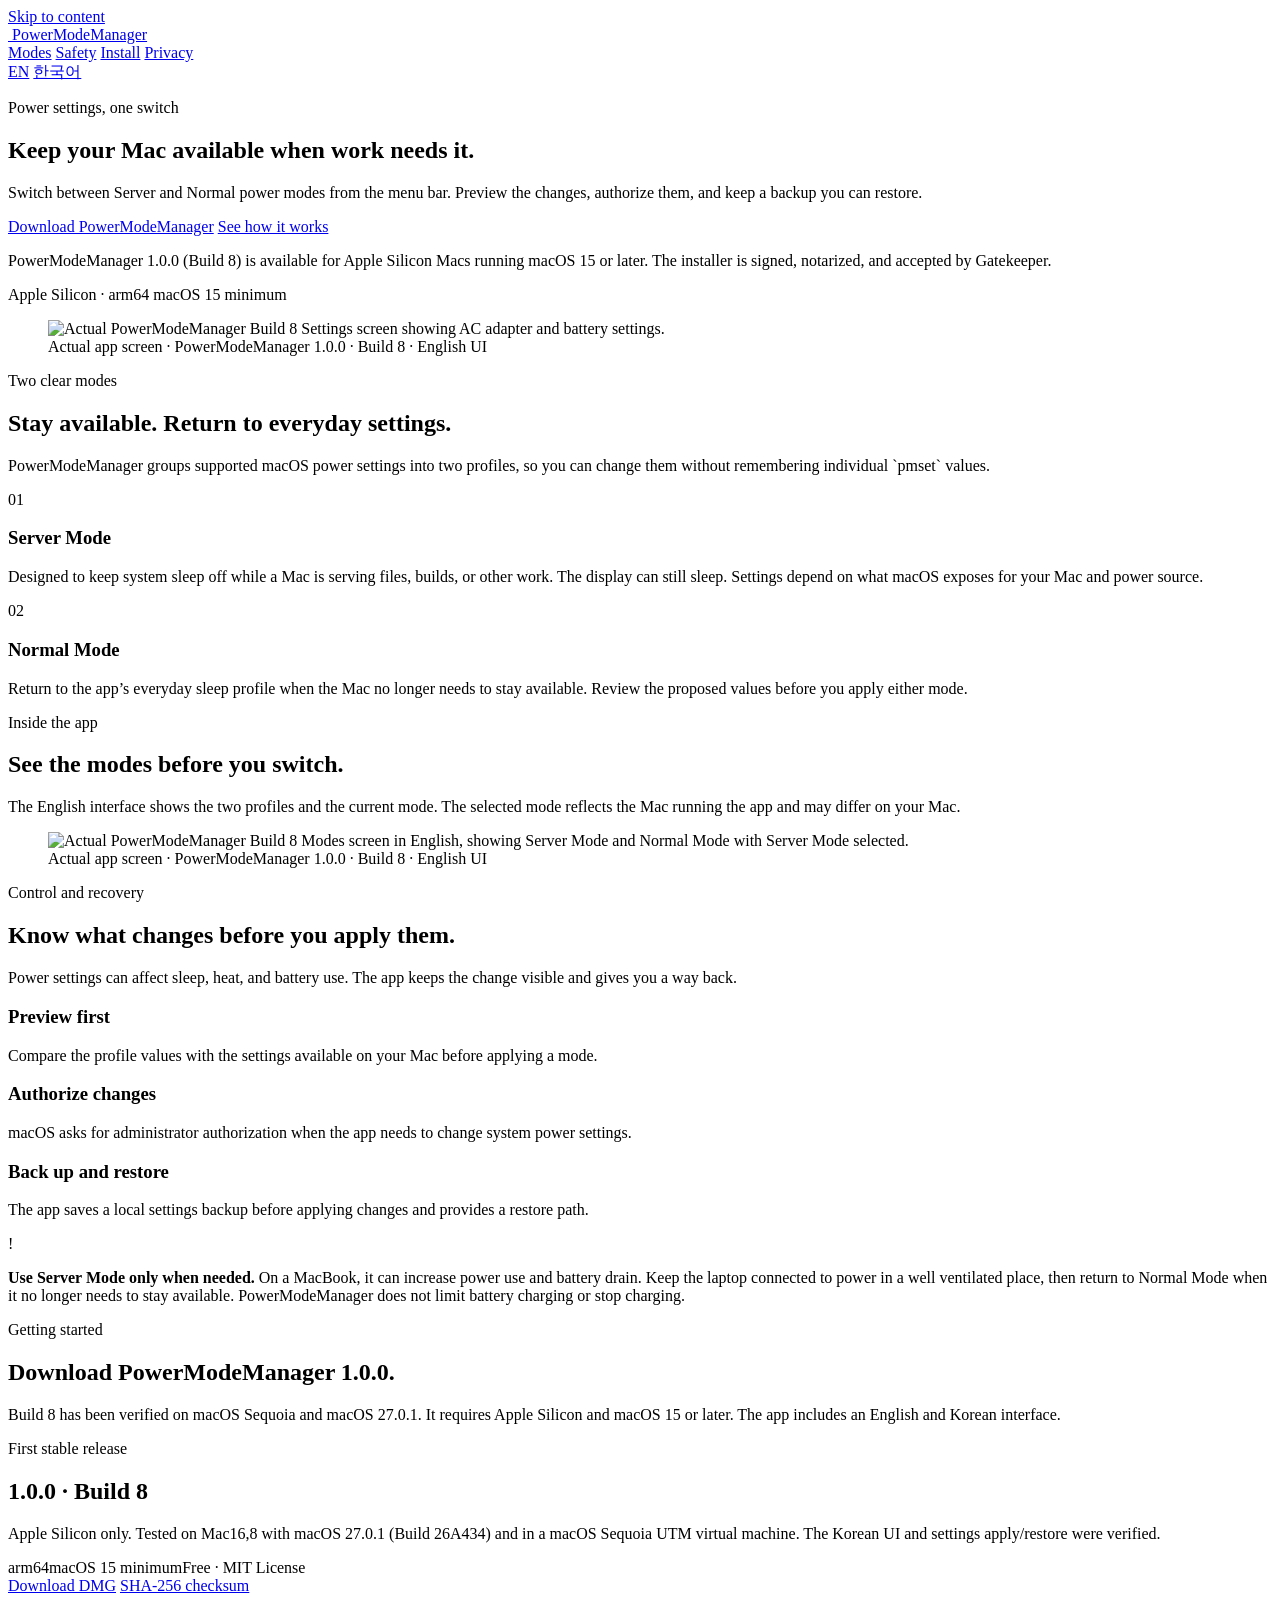
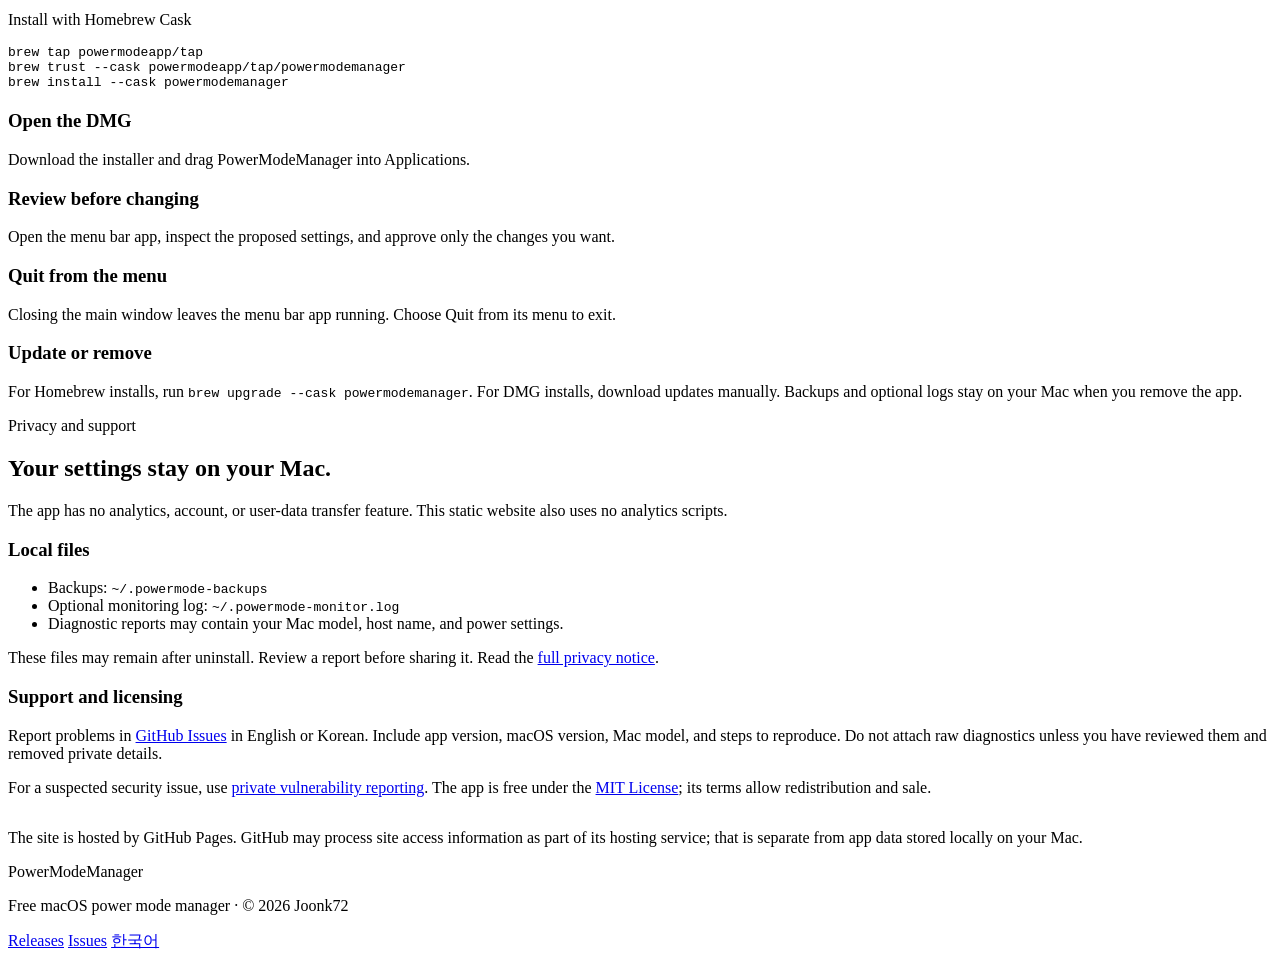
==== commit a9ea786b: "fix(site): remove repeated copy" ====
--- a/site/en/index.html
+++ b/site/en/index.html
@@ -60,10 +60,6 @@
         </div>
       </section>
 
-      <div class="intro-strip">
-        <div class="wrap"><p>A small menu bar utility for Macs that sometimes need to stay awake and sometimes should sleep normally.</p></div>
-      </div>
-
       <section class="section" id="modes">
         <div class="wrap">
           <div class="section-heading">
@@ -114,7 +110,7 @@
           </div>
           <aside class="warning" aria-label="Important battery and sleep information">
             <span class="warning-mark" aria-hidden="true">!</span>
-            <p><strong>Use Server Mode deliberately.</strong> It disables system sleep in its profile and can increase power use and battery drain on a MacBook. Keep a laptop connected to power, provide ventilation, and restore Normal Mode when continuous availability is no longer needed. PowerModeManager does not limit battery charging or stop charging.</p>
+            <p><strong>Use Server Mode only when needed.</strong> On a MacBook, it can increase power use and battery drain. Keep the laptop connected to power in a well ventilated place, then return to Normal Mode when it no longer needs to stay available. PowerModeManager does not limit battery charging or stop charging.</p>
           </aside>
         </div>
       </section>
@@ -141,7 +137,6 @@
                 <pre><code>brew tap powermodeapp/tap
 brew trust --cask powermodeapp/tap/powermodemanager
 brew install --cask powermodemanager</code></pre>
-                <a href="https://github.com/powermodeapp/homebrew-tap">Homebrew tap details</a>
               </div>
             </div>
           </div>
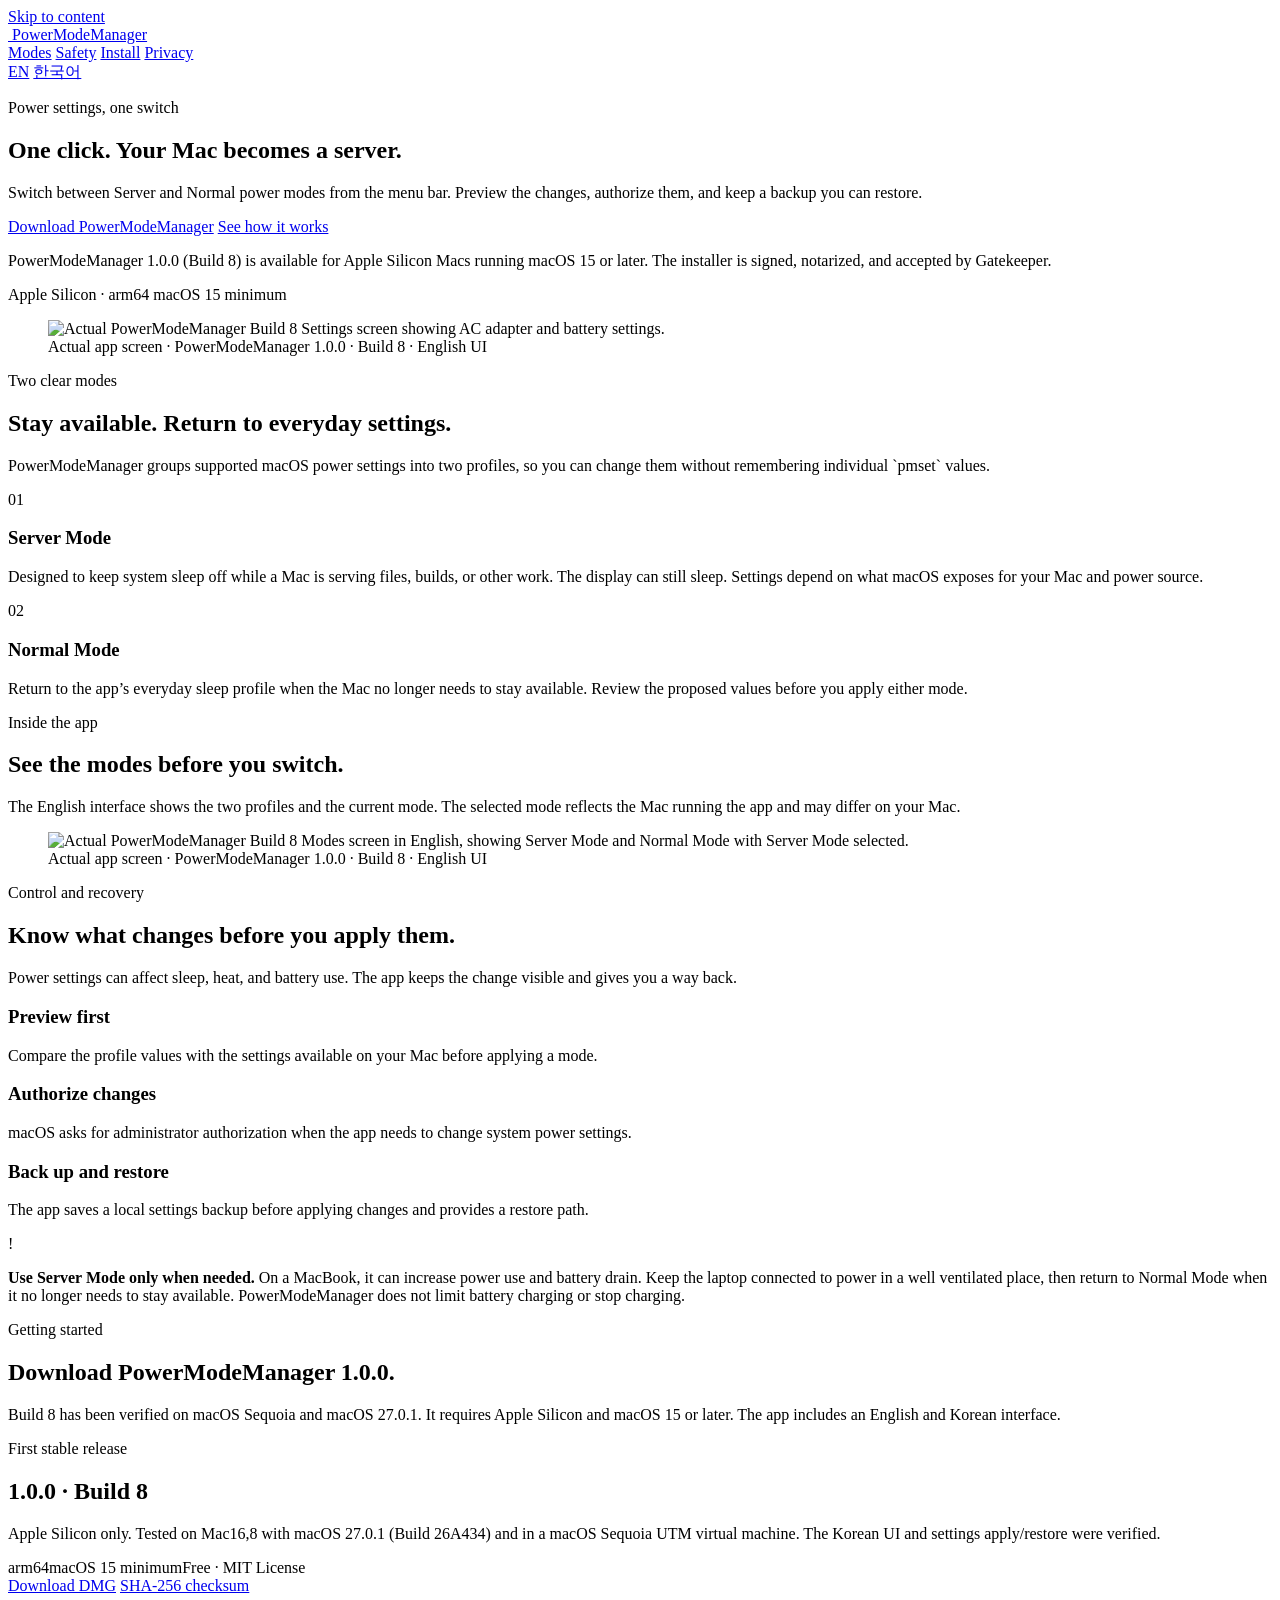
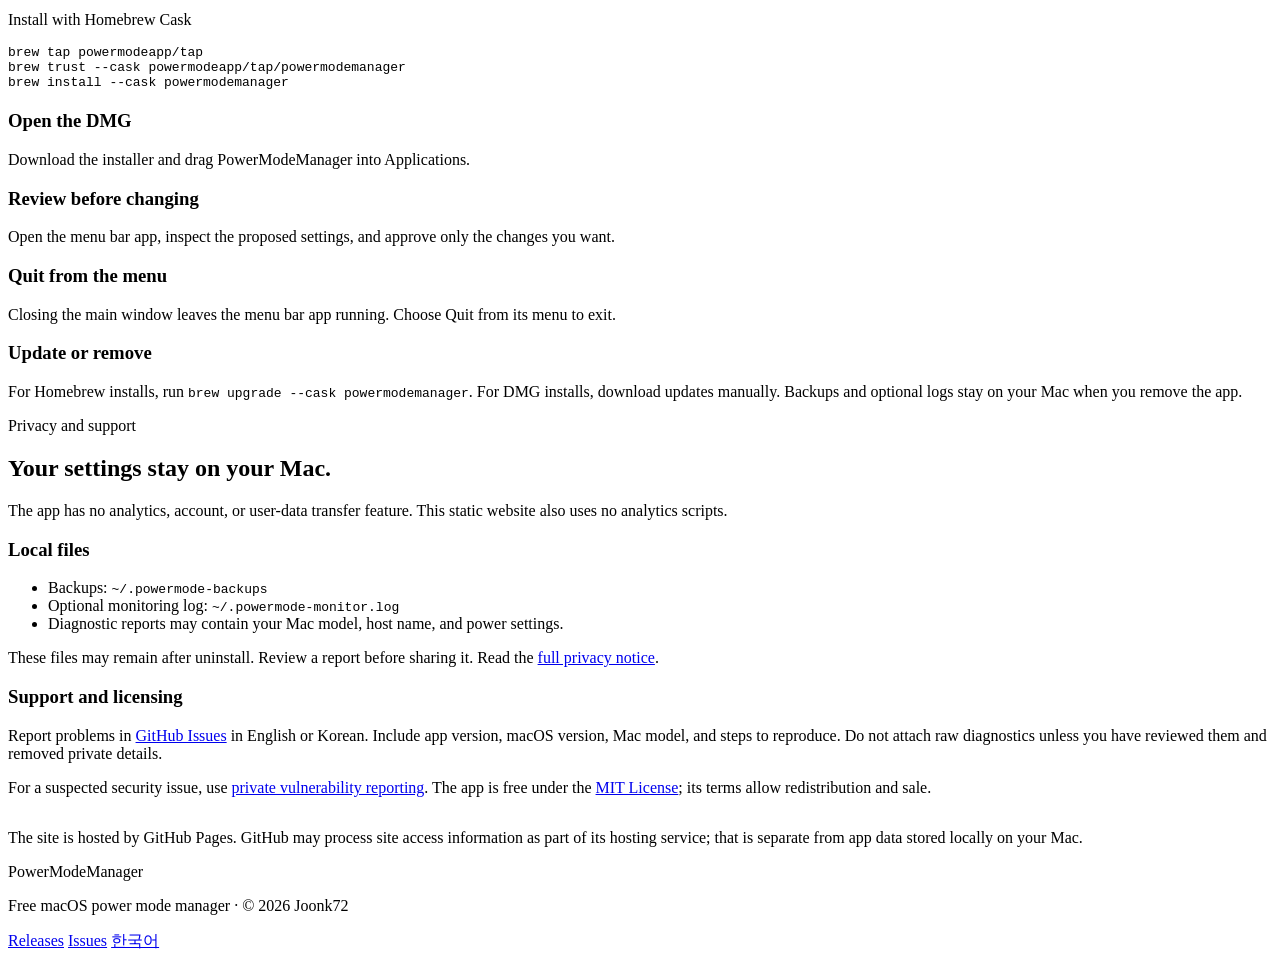
==== commit 36575106: "docs(site): align localized hero copy" ====
--- a/site/en/index.html
+++ b/site/en/index.html
@@ -41,7 +41,7 @@
         <div class="wrap hero-inner">
           <div>
             <p class="eyebrow">Power settings, one switch</p>
-            <h1>Keep your Mac available when work needs it.</h1>
+            <h1>One click. Your Mac becomes a server.</h1>
             <p class="hero-copy">Switch between Server and Normal power modes from the menu bar. Preview the changes, authorize them, and keep a backup you can restore.</p>
             <div class="hero-actions">
               <a class="button button-primary" href="https://github.com/powermodeapp/PowerModeManager-Releases/releases/latest/download/PowerModeManager.dmg">Download PowerModeManager</a>
